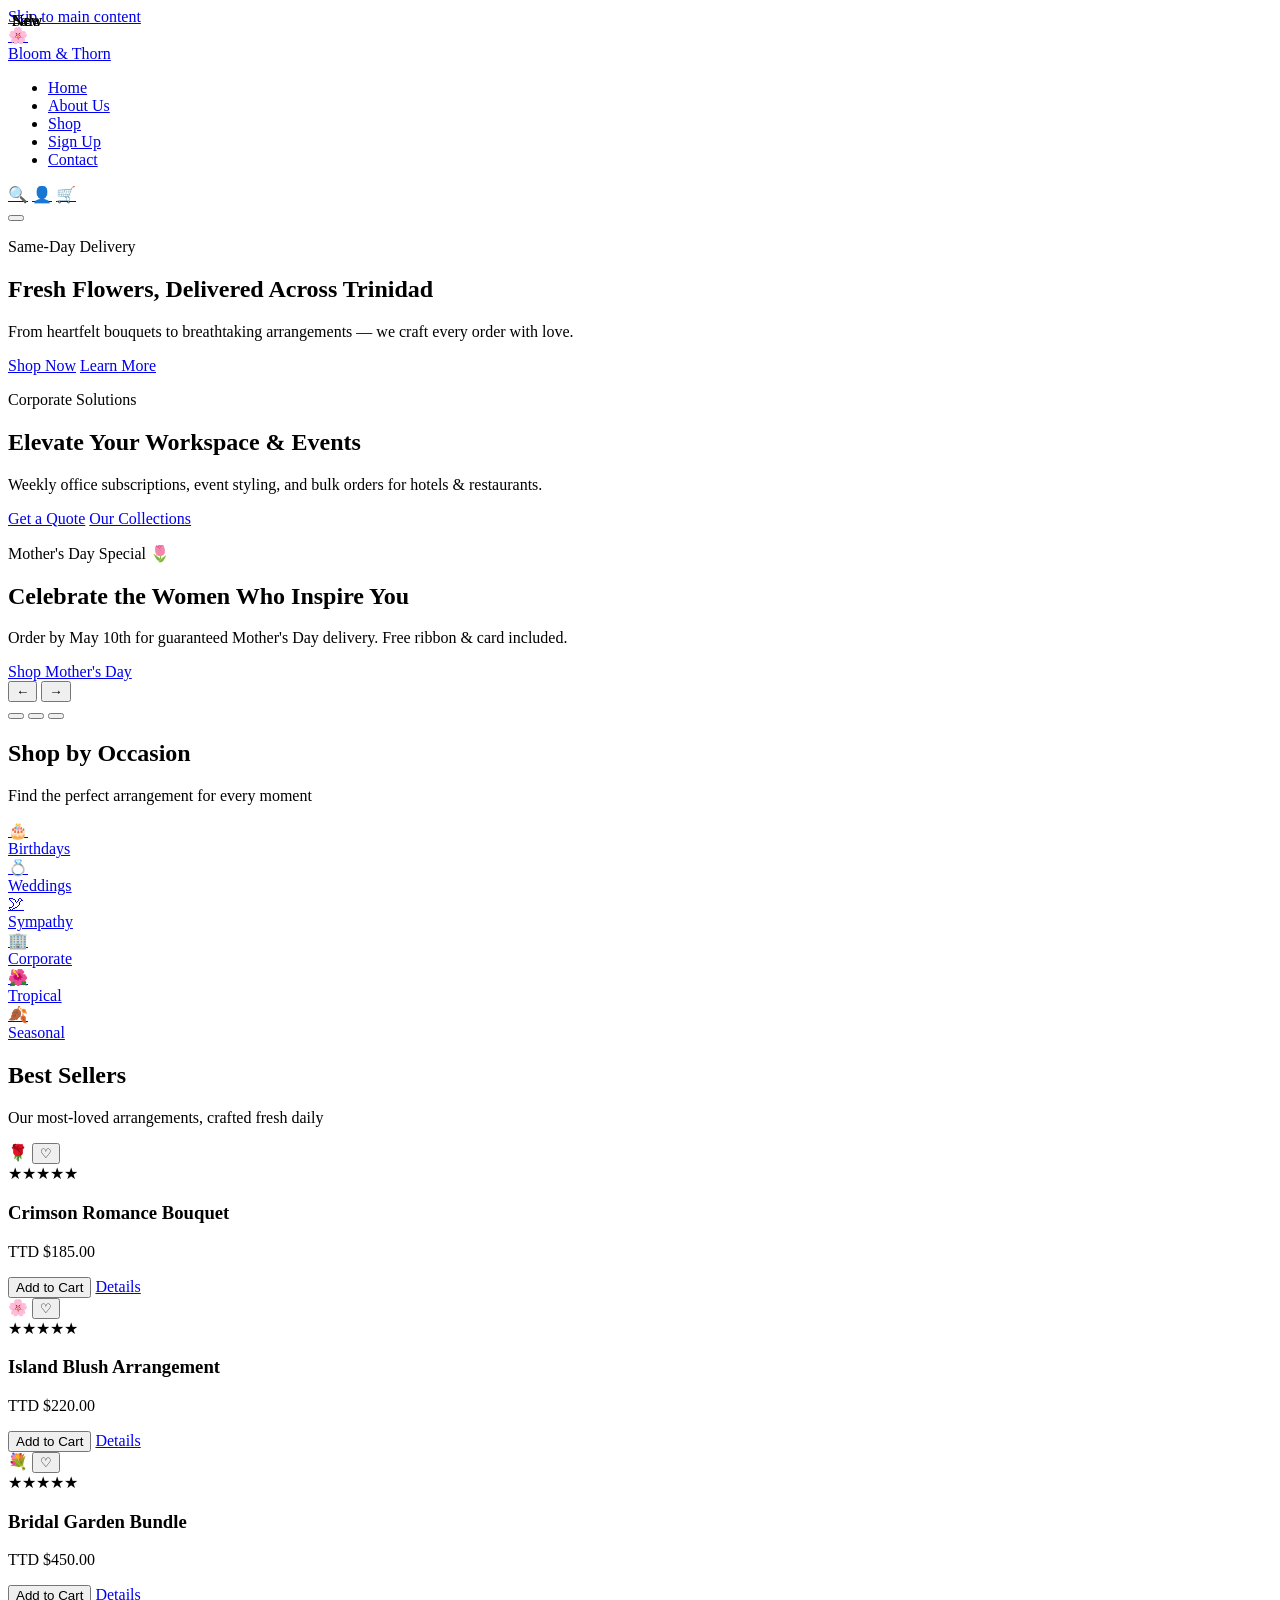
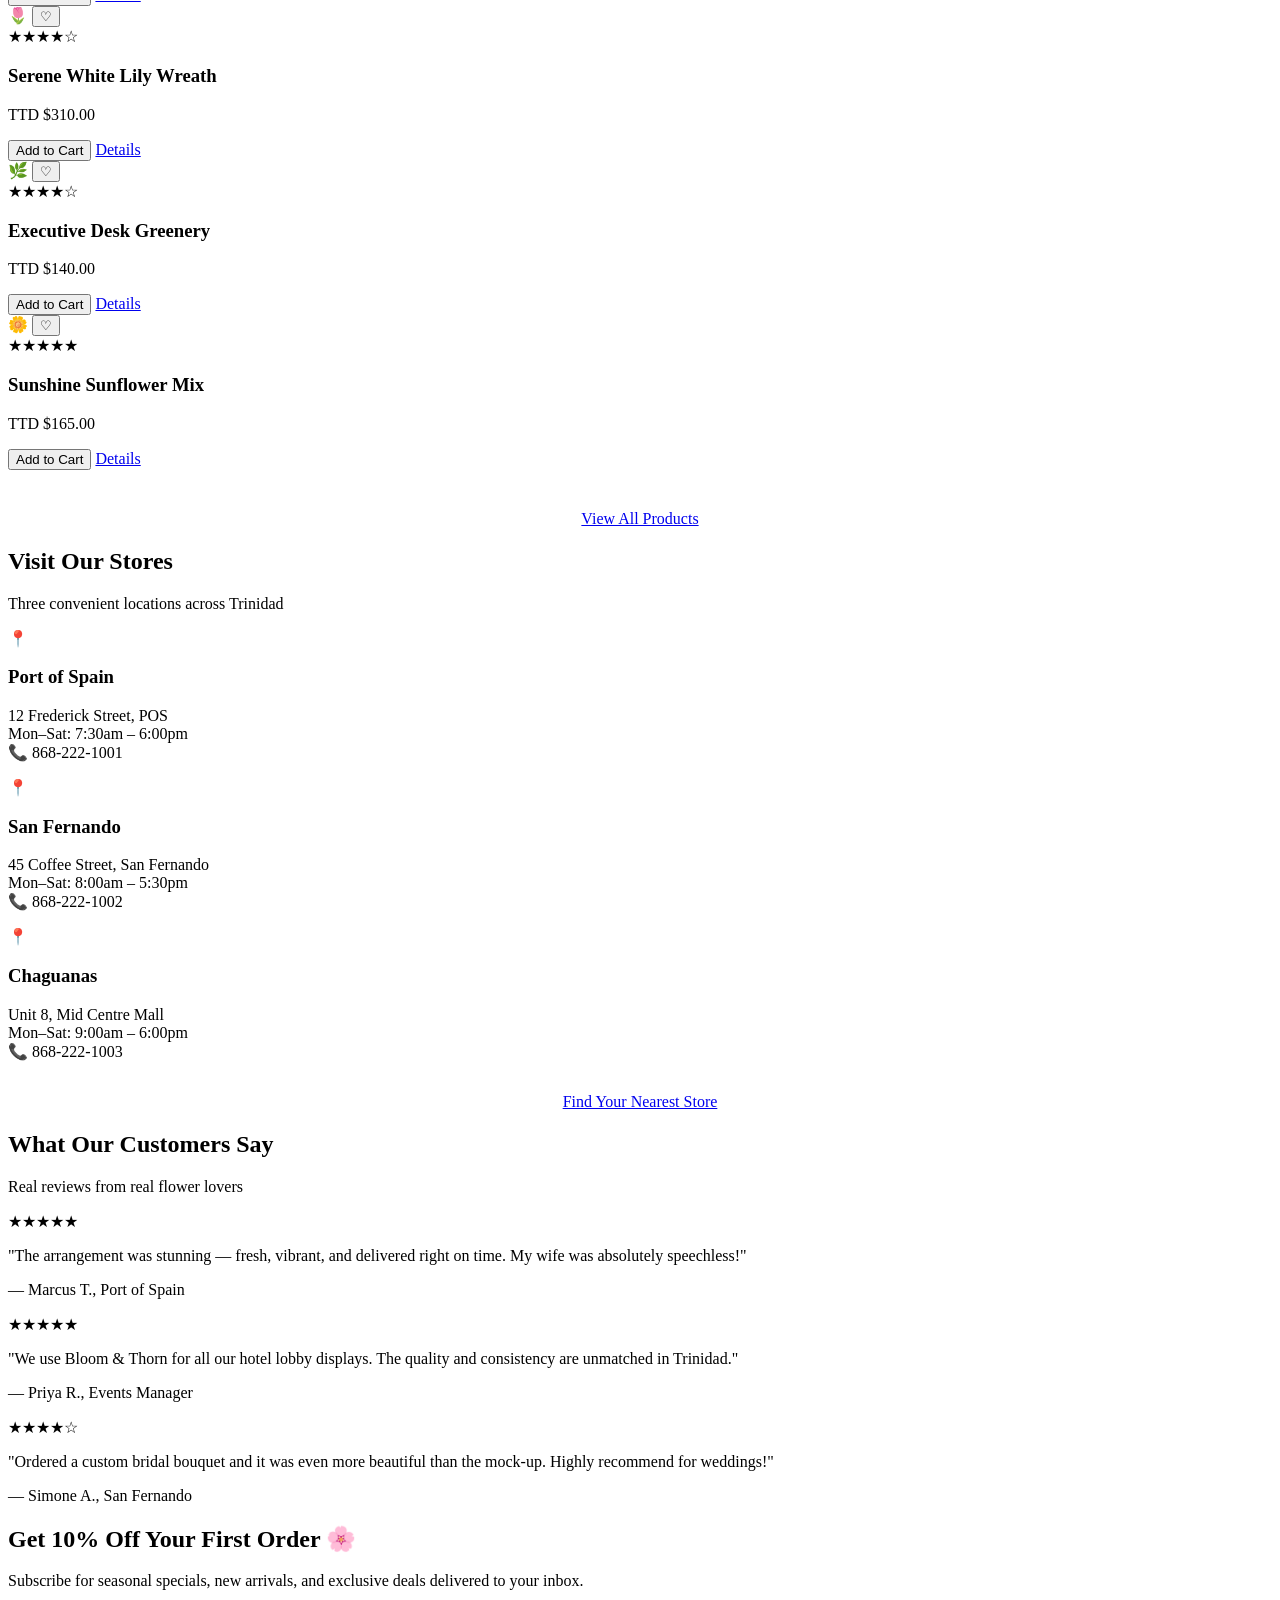
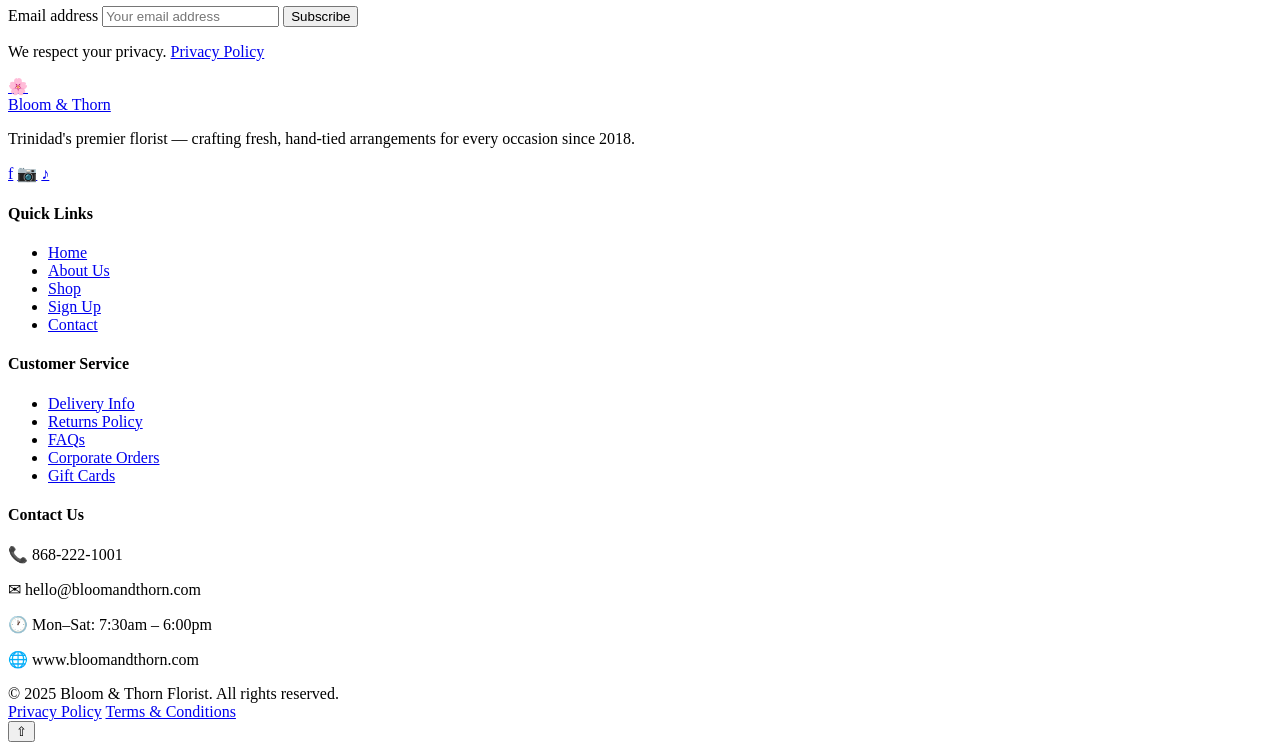
==== index.html @ fd3a2cbd "Add files via upload" ====
<!DOCTYPE html>
<html lang="en">
<head>
  <meta charset="UTF-8" />
  <meta name="viewport" content="width=device-width, initial-scale=1.0" />
  <meta name="description" content="Bloom &amp; Thorn Florist — Trinidad's premier florist for hand-crafted bouquets, corporate flower subscriptions, and same-day delivery. Shop our seasonal collections today." />
  <meta name="keywords" content="florist Trinidad, flower delivery Trinidad, bouquets Port of Spain, corporate flowers, wedding flowers Trinidad" />
  <title>Bloom &amp; Thorn Florist | Fresh Flowers Delivered in Trinidad</title>
  <link rel="preconnect" href="https://fonts.googleapis.com" />
  <link rel="preconnect" href="https://fonts.gstatic.com" crossorigin />
  <link href="https://fonts.googleapis.com/css2?family=Lora:ital,wght@0,400;0,600;0,700;1,400&family=Open+Sans:wght@400;600;700&display=swap" rel="stylesheet" />
  <link rel="stylesheet" href="css/style.css" />
</head>
<body>

  <!-- Skip to content (Accessibility) -->
  <a class="skip-link" href="#main-content">Skip to main content</a>

  <!-- ===== NAVIGATION ===== -->
  <nav id="navbar" role="navigation" aria-label="Main navigation">
    <div class="container">
      <a class="nav-logo" href="index.html" aria-label="Bloom and Thorn Florist - Home">
        <div class="nav-logo-icon" aria-hidden="true">🌸</div>
        Bloom &amp; Thorn
      </a>

      <ul class="nav-links" role="list">
        <li><a href="index.html" class="active">Home</a></li>
        <li><a href="about.html">About Us</a></li>
        <li><a href="products.html">Shop</a></li>
        <li><a href="signup.html">Sign Up</a></li>
        <li><a href="contact.html">Contact</a></li>
      </ul>

      <div class="nav-icons">
        <a href="products.html" aria-label="Search products">🔍</a>
        <a href="signup.html" aria-label="My account">👤</a>
        <a href="#" aria-label="Shopping cart, 0 items">🛒</a>
      </div>

      <button class="hamburger" aria-label="Toggle navigation menu" aria-expanded="false" aria-controls="nav-links">
        <span></span><span></span><span></span>
      </button>
    </div>
  </nav>

  <!-- ===== MAIN CONTENT ===== -->
  <main id="main-content">

    <!-- ===== HERO CAROUSEL ===== -->
    <section class="hero" aria-label="Featured promotions carousel">
      <div class="carousel" role="region" aria-roledescription="carousel" tabindex="0">

        <!-- Slide 1 -->
        <div class="slide" role="group" aria-roledescription="slide" aria-label="Slide 1 of 3">
          <div class="slide-bg" style="background: linear-gradient(135deg, #1B4332 0%, #40916C 100%);"></div>
          <div class="slide-content fade-up">
            <p class="tagline">Same-Day Delivery</p>
            <h1>Fresh Flowers, Delivered Across Trinidad</h1>
            <p>From heartfelt bouquets to breathtaking arrangements — we craft every order with love.</p>
            <div class="slide-btns">
              <a href="products.html" class="btn btn-accent">Shop Now</a>
              <a href="about.html" class="btn btn-secondary">Learn More</a>
            </div>
          </div>
        </div>

        <!-- Slide 2 -->
        <div class="slide" role="group" aria-roledescription="slide" aria-label="Slide 2 of 3">
          <div class="slide-bg" style="background: linear-gradient(135deg, #40916C 0%, #1B4332 100%);"></div>
          <div class="slide-content">
            <p class="tagline">Corporate Solutions</p>
            <h1>Elevate Your Workspace &amp; Events</h1>
            <p>Weekly office subscriptions, event styling, and bulk orders for hotels &amp; restaurants.</p>
            <div class="slide-btns">
              <a href="contact.html" class="btn btn-accent">Get a Quote</a>
              <a href="products.html" class="btn btn-secondary">Our Collections</a>
            </div>
          </div>
        </div>

        <!-- Slide 3 -->
        <div class="slide" role="group" aria-roledescription="slide" aria-label="Slide 3 of 3">
          <div class="slide-bg" style="background: linear-gradient(135deg, #6B3B6B 0%, #1B4332 100%);"></div>
          <div class="slide-content">
            <p class="tagline">Mother's Day Special 🌷</p>
            <h1>Celebrate the Women Who Inspire You</h1>
            <p>Order by May 10th for guaranteed Mother's Day delivery. Free ribbon &amp; card included.</p>
            <div class="slide-btns">
              <a href="products.html" class="btn btn-accent">Shop Mother's Day</a>
            </div>
          </div>
        </div>

      </div><!-- end .carousel -->

      <!-- Carousel Controls -->
      <button class="carousel-arrow prev" aria-label="Previous slide">&#8592;</button>
      <button class="carousel-arrow next" aria-label="Next slide">&#8594;</button>
      <div class="carousel-controls" role="tablist" aria-label="Slide indicators">
        <button class="dot active" role="tab" aria-label="Go to slide 1" aria-selected="true"></button>
        <button class="dot" role="tab" aria-label="Go to slide 2" aria-selected="false"></button>
        <button class="dot" role="tab" aria-label="Go to slide 3" aria-selected="false"></button>
      </div>
    </section>

    <!-- ===== CATEGORY ICONS ===== -->
    <section class="categories" aria-labelledby="categories-heading">
      <div class="container">
        <h2 class="section-title" id="categories-heading">Shop by Occasion</h2>
        <p class="section-subtitle">Find the perfect arrangement for every moment</p>
        <nav class="category-grid" aria-label="Browse by occasion">
          <a class="category-item" href="products.html?cat=birthdays" aria-label="Shop Birthday flowers">
            <div class="category-icon" aria-hidden="true">🎂</div>
            <span>Birthdays</span>
          </a>
          <a class="category-item" href="products.html?cat=weddings" aria-label="Shop Wedding flowers">
            <div class="category-icon" aria-hidden="true">💍</div>
            <span>Weddings</span>
          </a>
          <a class="category-item" href="products.html?cat=sympathy" aria-label="Shop Sympathy flowers">
            <div class="category-icon" aria-hidden="true">🕊</div>
            <span>Sympathy</span>
          </a>
          <a class="category-item" href="products.html?cat=corporate" aria-label="Shop Corporate flowers">
            <div class="category-icon" aria-hidden="true">🏢</div>
            <span>Corporate</span>
          </a>
          <a class="category-item" href="products.html?cat=tropical" aria-label="Shop Tropical arrangements">
            <div class="category-icon" aria-hidden="true">🌺</div>
            <span>Tropical</span>
          </a>
          <a class="category-item" href="products.html?cat=seasonal" aria-label="Shop Seasonal collections">
            <div class="category-icon" aria-hidden="true">🍂</div>
            <span>Seasonal</span>
          </a>
        </nav>
      </div>
    </section>

    <!-- ===== BEST SELLERS ===== -->
    <section aria-labelledby="bestsellers-heading">
      <div class="container">
        <h2 class="section-title" id="bestsellers-heading">Best Sellers</h2>
        <p class="section-subtitle">Our most-loved arrangements, crafted fresh daily</p>

        <div class="grid-3">

          <!-- Product 1 -->
          <article class="product-card" data-category="birthdays">
            <div class="product-img-wrap">
              🌹
              <span class="badge badge-new" style="position:absolute;top:0.75rem;left:0.75rem;">New</span>
              <button class="wishlist-btn" aria-label="Add to wishlist">♡</button>
            </div>
            <div class="product-info">
              <div class="stars" aria-label="4.9 out of 5 stars">★★★★★</div>
              <h3 class="product-name">Crimson Romance Bouquet</h3>
              <p class="product-price">TTD $185.00</p>
              <div class="product-actions">
                <button class="btn btn-primary add-to-cart" aria-label="Add Crimson Romance Bouquet to cart">Add to Cart</button>
                <a href="products.html" class="btn btn-secondary">Details</a>
              </div>
            </div>
          </article>

          <!-- Product 2 -->
          <article class="product-card" data-category="tropical">
            <div class="product-img-wrap">
              🌸
              <button class="wishlist-btn" aria-label="Add to wishlist">♡</button>
            </div>
            <div class="product-info">
              <div class="stars" aria-label="4.7 out of 5 stars">★★★★★</div>
              <h3 class="product-name">Island Blush Arrangement</h3>
              <p class="product-price">TTD $220.00</p>
              <div class="product-actions">
                <button class="btn btn-primary add-to-cart" aria-label="Add Island Blush Arrangement to cart">Add to Cart</button>
                <a href="products.html" class="btn btn-secondary">Details</a>
              </div>
            </div>
          </article>

          <!-- Product 3 -->
          <article class="product-card" data-category="weddings">
            <div class="product-img-wrap">
              💐
              <span class="badge badge-sale" style="position:absolute;top:0.75rem;left:0.75rem;">Sale</span>
              <button class="wishlist-btn" aria-label="Add to wishlist">♡</button>
            </div>
            <div class="product-info">
              <div class="stars" aria-label="5 out of 5 stars">★★★★★</div>
              <h3 class="product-name">Bridal Garden Bundle</h3>
              <p class="product-price">TTD $450.00</p>
              <div class="product-actions">
                <button class="btn btn-primary add-to-cart" aria-label="Add Bridal Garden Bundle to cart">Add to Cart</button>
                <a href="products.html" class="btn btn-secondary">Details</a>
              </div>
            </div>
          </article>

          <!-- Product 4 -->
          <article class="product-card" data-category="sympathy">
            <div class="product-img-wrap">
              🌷
              <button class="wishlist-btn" aria-label="Add to wishlist">♡</button>
            </div>
            <div class="product-info">
              <div class="stars" aria-label="4.8 out of 5 stars">★★★★☆</div>
              <h3 class="product-name">Serene White Lily Wreath</h3>
              <p class="product-price">TTD $310.00</p>
              <div class="product-actions">
                <button class="btn btn-primary add-to-cart" aria-label="Add Serene White Lily Wreath to cart">Add to Cart</button>
                <a href="products.html" class="btn btn-secondary">Details</a>
              </div>
            </div>
          </article>

          <!-- Product 5 -->
          <article class="product-card" data-category="corporate">
            <div class="product-img-wrap">
              🌿
              <button class="wishlist-btn" aria-label="Add to wishlist">♡</button>
            </div>
            <div class="product-info">
              <div class="stars" aria-label="4.6 out of 5 stars">★★★★☆</div>
              <h3 class="product-name">Executive Desk Greenery</h3>
              <p class="product-price">TTD $140.00</p>
              <div class="product-actions">
                <button class="btn btn-primary add-to-cart" aria-label="Add Executive Desk Greenery to cart">Add to Cart</button>
                <a href="products.html" class="btn btn-secondary">Details</a>
              </div>
            </div>
          </article>

          <!-- Product 6 -->
          <article class="product-card" data-category="seasonal">
            <div class="product-img-wrap">
              🌼
              <span class="badge badge-new" style="position:absolute;top:0.75rem;left:0.75rem;">New</span>
              <button class="wishlist-btn" aria-label="Add to wishlist">♡</button>
            </div>
            <div class="product-info">
              <div class="stars" aria-label="4.9 out of 5 stars">★★★★★</div>
              <h3 class="product-name">Sunshine Sunflower Mix</h3>
              <p class="product-price">TTD $165.00</p>
              <div class="product-actions">
                <button class="btn btn-primary add-to-cart" aria-label="Add Sunshine Sunflower Mix to cart">Add to Cart</button>
                <a href="products.html" class="btn btn-secondary">Details</a>
              </div>
            </div>
          </article>

        </div><!-- end .grid-3 -->

        <div style="text-align:center; margin-top:2.5rem;">
          <a href="products.html" class="btn btn-primary">View All Products</a>
        </div>
      </div>
    </section>

    <!-- ===== STORE LOCATOR TEASER ===== -->
    <section class="store-strip" aria-labelledby="locations-heading">
      <div class="container">
        <h2 class="section-title" id="locations-heading">Visit Our Stores</h2>
        <p class="section-subtitle">Three convenient locations across Trinidad</p>
        <div class="store-cards">
          <div class="store-card">
            <div class="store-icon" aria-hidden="true">📍</div>
            <h3>Port of Spain</h3>
            <p>12 Frederick Street, POS<br>Mon–Sat: 7:30am – 6:00pm<br>📞 868-222-1001</p>
          </div>
          <div class="store-card">
            <div class="store-icon" aria-hidden="true">📍</div>
            <h3>San Fernando</h3>
            <p>45 Coffee Street, San Fernando<br>Mon–Sat: 8:00am – 5:30pm<br>📞 868-222-1002</p>
          </div>
          <div class="store-card">
            <div class="store-icon" aria-hidden="true">📍</div>
            <h3>Chaguanas</h3>
            <p>Unit 8, Mid Centre Mall<br>Mon–Sat: 9:00am – 6:00pm<br>📞 868-222-1003</p>
          </div>
        </div>
        <div style="text-align:center; margin-top:2rem;">
          <a href="contact.html" class="btn btn-secondary">Find Your Nearest Store</a>
        </div>
      </div>
    </section>

    <!-- ===== TESTIMONIALS ===== -->
    <section class="testimonials" aria-labelledby="reviews-heading">
      <div class="container">
        <h2 class="section-title" id="reviews-heading">What Our Customers Say</h2>
        <p class="section-subtitle">Real reviews from real flower lovers</p>
        <div class="grid-3">
          <article class="review-card">
            <div class="stars" aria-label="5 out of 5 stars">★★★★★</div>
            <p class="review-text">"The arrangement was stunning — fresh, vibrant, and delivered right on time. My wife was absolutely speechless!"</p>
            <p class="reviewer">— Marcus T., Port of Spain</p>
          </article>
          <article class="review-card">
            <div class="stars" aria-label="5 out of 5 stars">★★★★★</div>
            <p class="review-text">"We use Bloom &amp; Thorn for all our hotel lobby displays. The quality and consistency are unmatched in Trinidad."</p>
            <p class="reviewer">— Priya R., Events Manager</p>
          </article>
          <article class="review-card">
            <div class="stars" aria-label="4 out of 5 stars">★★★★☆</div>
            <p class="review-text">"Ordered a custom bridal bouquet and it was even more beautiful than the mock-up. Highly recommend for weddings!"</p>
            <p class="reviewer">— Simone A., San Fernando</p>
          </article>
        </div>
      </div>
    </section>

    <!-- ===== NEWSLETTER ===== -->
    <section class="newsletter" aria-labelledby="newsletter-heading">
      <div class="container">
        <h2 id="newsletter-heading">Get 10% Off Your First Order 🌸</h2>
        <p>Subscribe for seasonal specials, new arrivals, and exclusive deals delivered to your inbox.</p>
        <form class="newsletter-form" novalidate aria-label="Newsletter subscription form">
          <label for="newsletterEmail" class="sr-only">Email address</label>
          <input type="email" id="newsletterEmail" placeholder="Your email address" aria-required="true" autocomplete="email" />
          <button type="submit" class="btn btn-accent">Subscribe</button>
        </form>
        <p class="privacy">We respect your privacy. <a href="contact.html">Privacy Policy</a></p>
      </div>
    </section>

  </main><!-- end main -->

  <!-- ===== FOOTER ===== -->
  <footer role="contentinfo">
    <div class="container">
      <div class="footer-grid">
        <div class="footer-brand">
          <a class="nav-logo" href="index.html" aria-label="Bloom and Thorn Florist - Home">
            <div class="nav-logo-icon" aria-hidden="true">🌸</div>
            Bloom &amp; Thorn
          </a>
          <p>Trinidad's premier florist — crafting fresh, hand-tied arrangements for every occasion since 2018.</p>
          <div class="social-links">
            <a href="#" aria-label="Visit our Facebook page">f</a>
            <a href="#" aria-label="Visit our Instagram page">📷</a>
            <a href="#" aria-label="Visit our TikTok page">♪</a>
          </div>
        </div>

        <nav aria-label="Quick links">
          <h4>Quick Links</h4>
          <ul>
            <li><a href="index.html">Home</a></li>
            <li><a href="about.html">About Us</a></li>
            <li><a href="products.html">Shop</a></li>
            <li><a href="signup.html">Sign Up</a></li>
            <li><a href="contact.html">Contact</a></li>
          </ul>
        </nav>

        <nav aria-label="Customer service links">
          <h4>Customer Service</h4>
          <ul>
            <li><a href="#">Delivery Info</a></li>
            <li><a href="#">Returns Policy</a></li>
            <li><a href="#">FAQs</a></li>
            <li><a href="#">Corporate Orders</a></li>
            <li><a href="#">Gift Cards</a></li>
          </ul>
        </nav>

        <div class="footer-contact">
          <h4>Contact Us</h4>
          <p><span aria-hidden="true">📞</span> 868-222-1001</p>
          <p><span aria-hidden="true">✉</span> hello@bloomandthorn.com</p>
          <p><span aria-hidden="true">🕐</span> Mon–Sat: 7:30am – 6:00pm</p>
          <p><span aria-hidden="true">🌐</span> www.bloomandthorn.com</p>
        </div>
      </div>

      <div class="footer-bottom">
        <span>&copy; 2025 Bloom &amp; Thorn Florist. All rights reserved.</span>
        <div>
          <a href="#">Privacy Policy</a>
          <a href="#">Terms &amp; Conditions</a>
        </div>
      </div>
    </div>
  </footer>

  <!-- Back to Top -->
  <button class="back-to-top" aria-label="Back to top">&#8679;</button>

  <script src="js/main.js"></script>
</body>
</html>
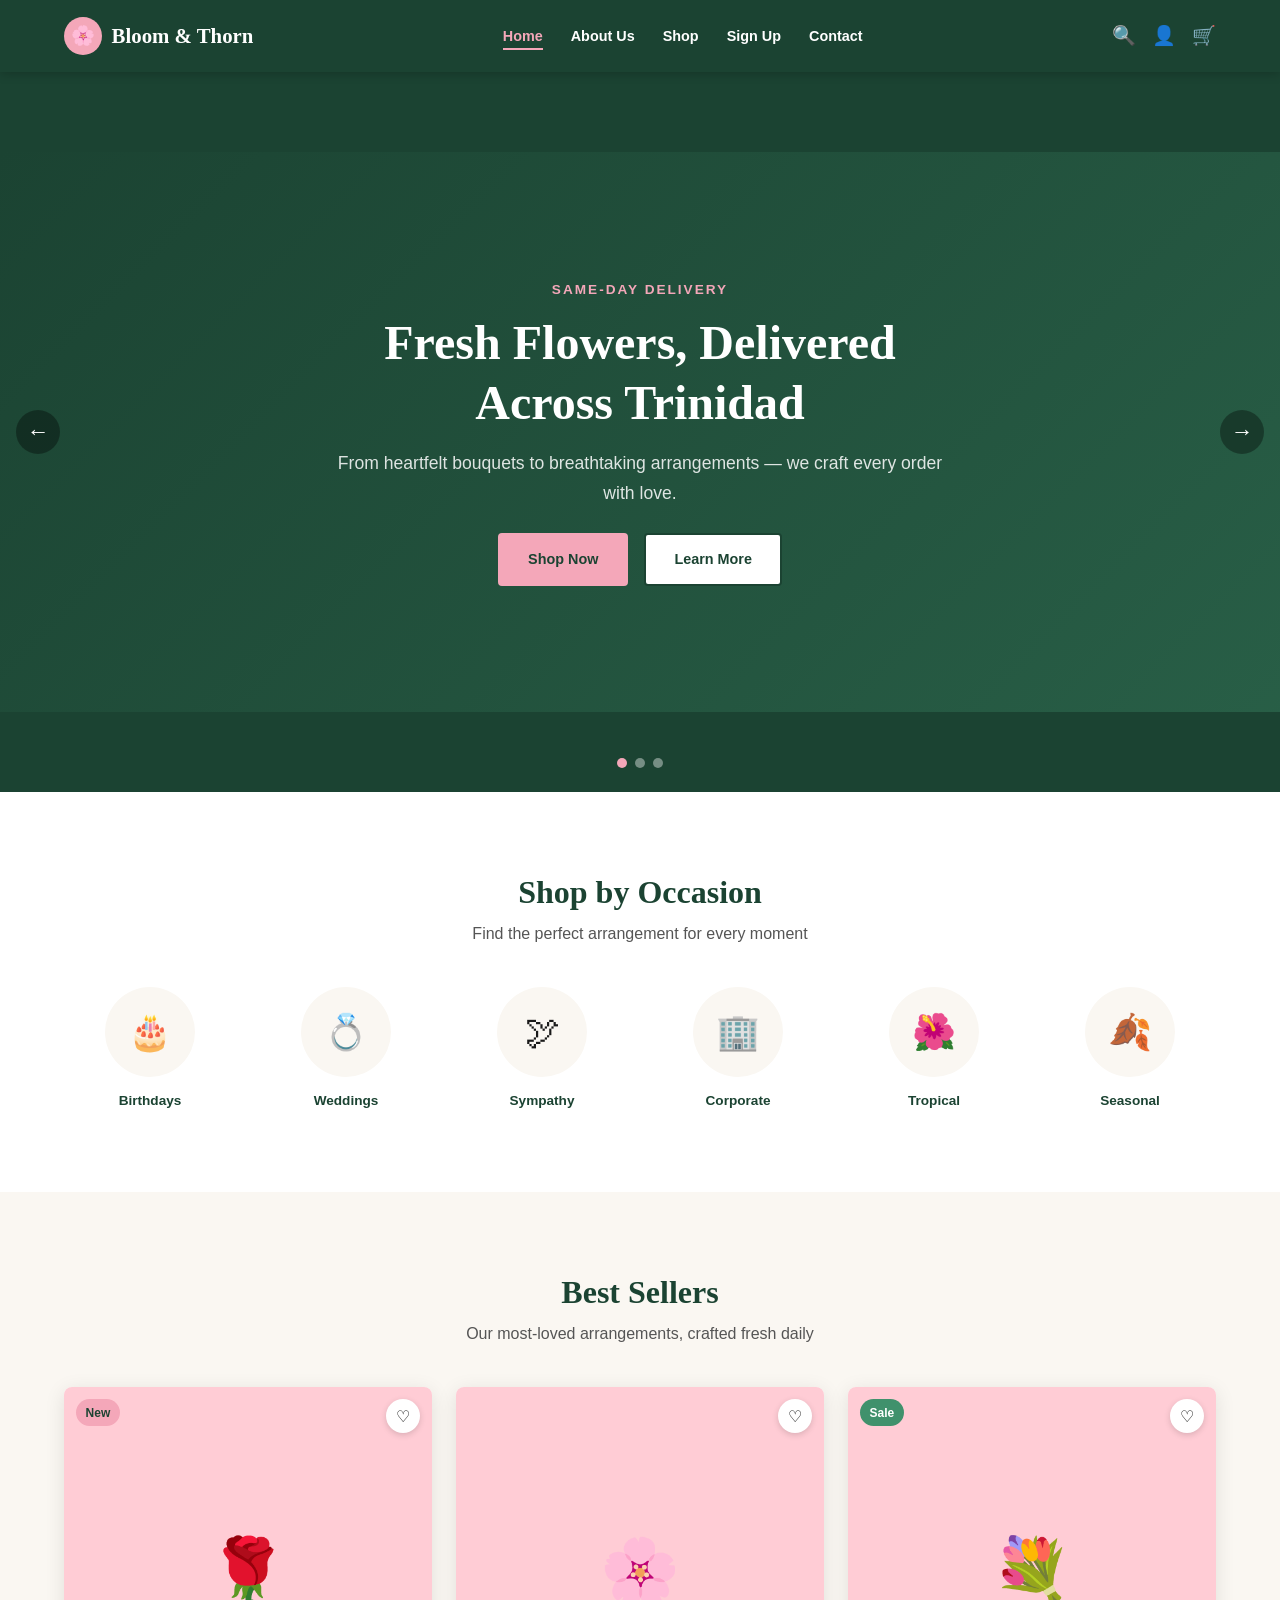
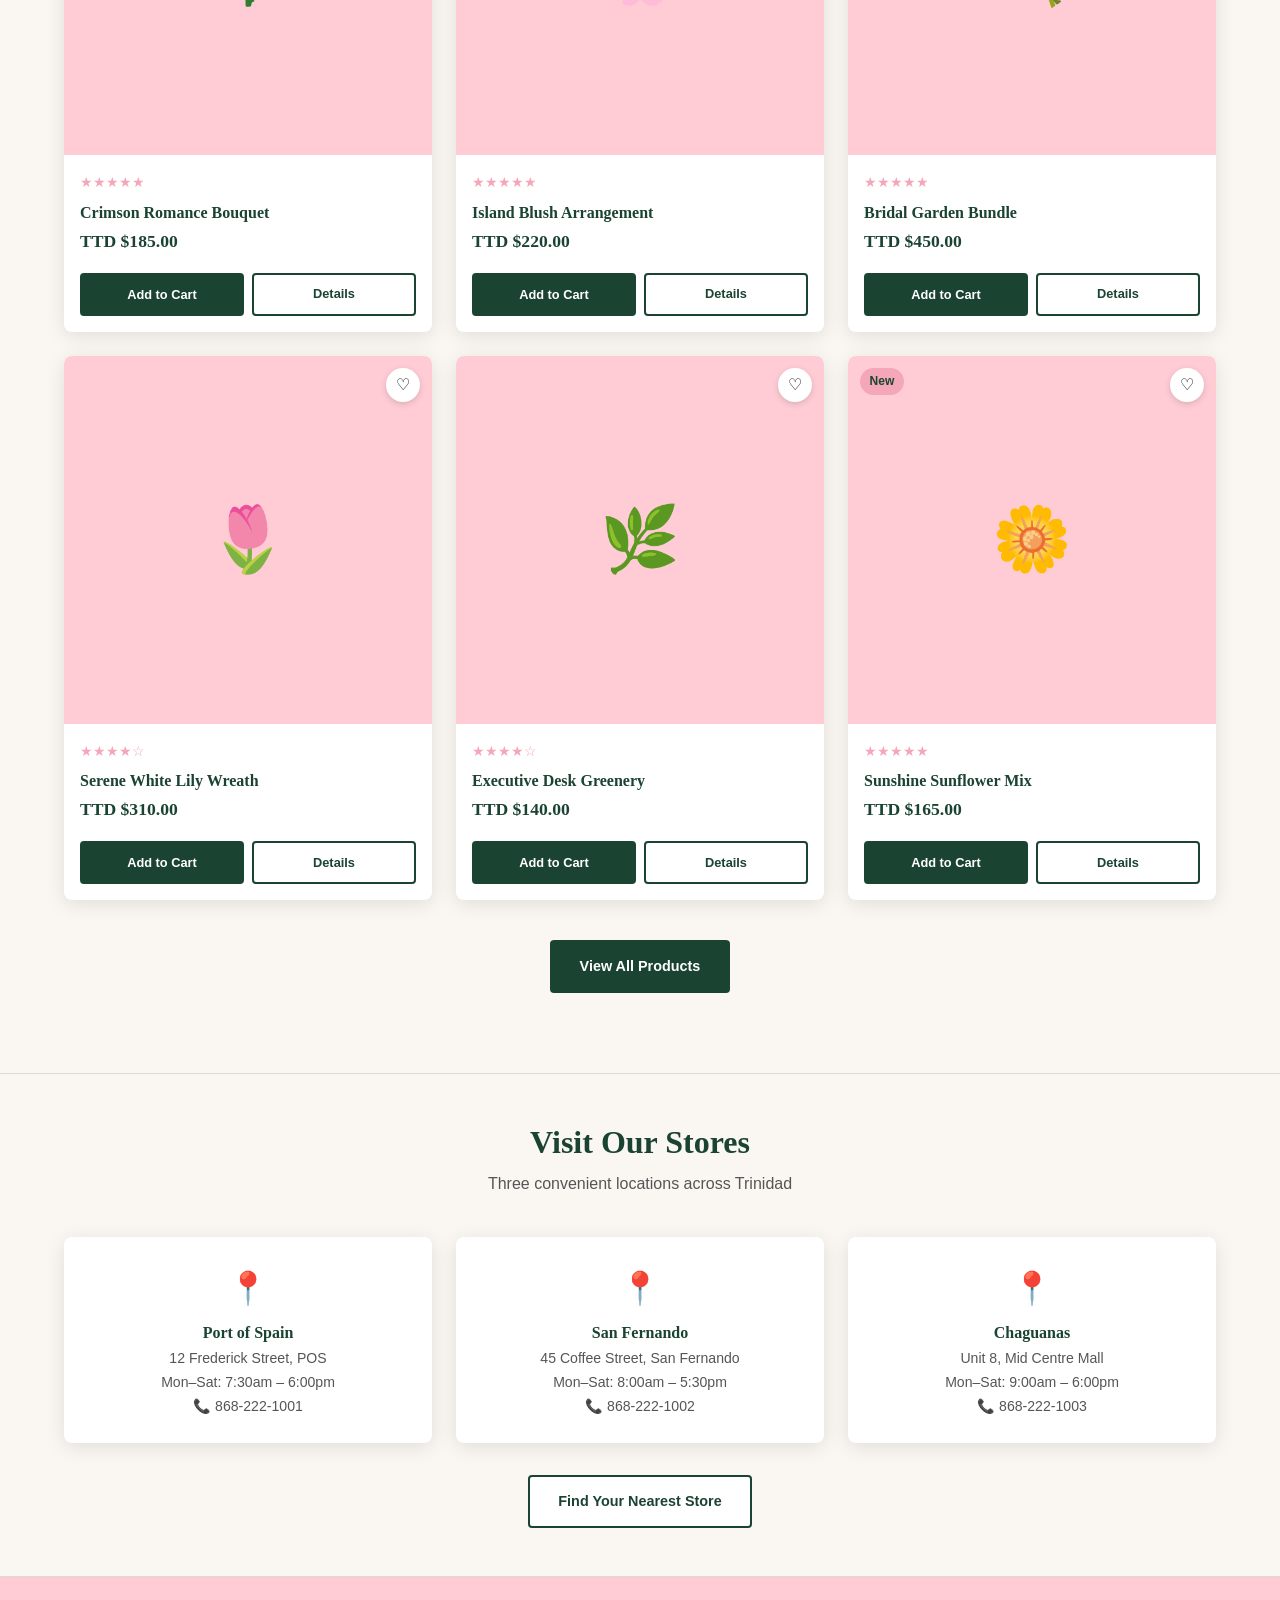
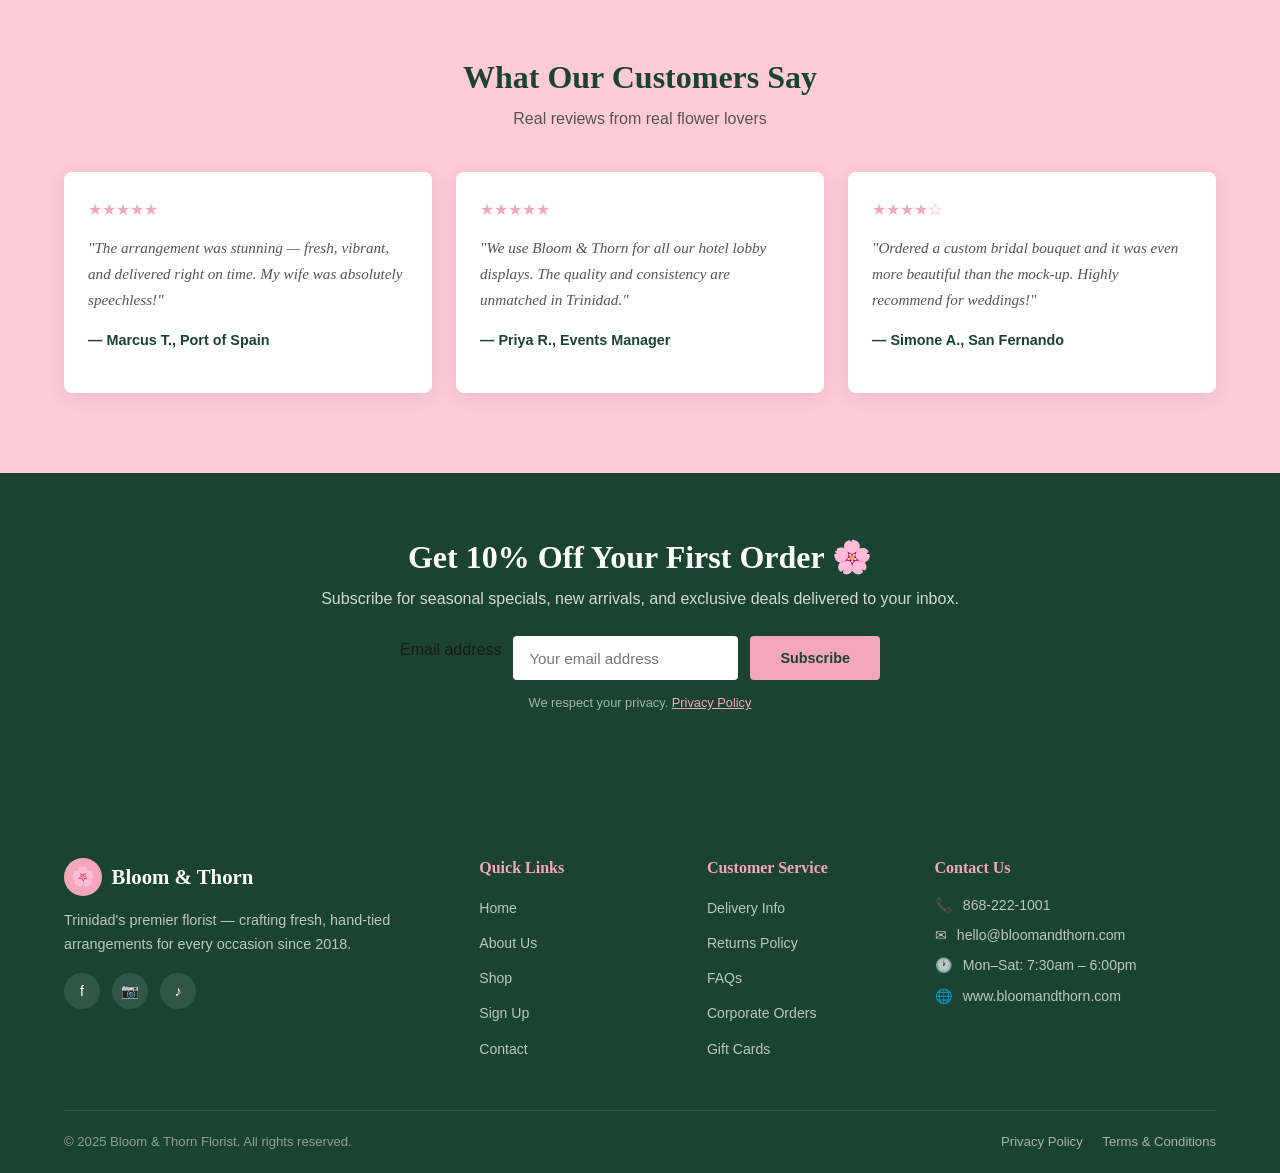
==== commit 9650810d: "Add files via upload" ====
--- a/index.html
+++ b/index.html
@@ -9,7 +9,7 @@
   <link rel="preconnect" href="https://fonts.googleapis.com" />
   <link rel="preconnect" href="https://fonts.gstatic.com" crossorigin />
   <link href="https://fonts.googleapis.com/css2?family=Lora:ital,wght@0,400;0,600;0,700;1,400&family=Open+Sans:wght@400;600;700&display=swap" rel="stylesheet" />
-  <link rel="stylesheet" href="css/style.css" />
+  <link rel="stylesheet" href="style.css">
 </head>
 <body>
 
--- a/style.css
+++ b/style.css
@@ -0,0 +1,783 @@
+/* ============================================================
+   Bloom & Thorn Florist — Global Stylesheet
+   INFO 0211 | Ayden Craigwell | 20240606
+   ============================================================ */
+
+/* ---------- CSS Variables (Brand Tokens) ---------- */
+:root {
+  --deep-green:   #1B4332;
+  --light-green:  #40916C;
+  --blush-pink:   #F4A7B9;
+  --soft-pink:    #FFCCD5;
+  --cream:        #FAF7F2;
+  --dark-text:    #1A1A1A;
+  --mid-grey:     #555555;
+  --white:        #FFFFFF;
+  --font-serif:   'Lora', Georgia, serif;
+  --font-sans:    'Open Sans', Arial, sans-serif;
+  --radius:       4px;
+  --shadow:       0 4px 20px rgba(0,0,0,0.10);
+  --transition:   0.25s ease;
+  --nav-h:        72px;
+}
+
+/* ---------- Reset & Base ---------- */
+*, *::before, *::after { box-sizing: border-box; margin: 0; padding: 0; }
+
+html { scroll-behavior: smooth; font-size: 16px; }
+
+body {
+  font-family: var(--font-sans);
+  color: var(--dark-text);
+  background: var(--cream);
+  line-height: 1.7;
+}
+
+img { max-width: 100%; height: auto; display: block; }
+
+a { color: inherit; text-decoration: none; }
+
+ul { list-style: none; }
+
+/* ---------- Skip Link (Accessibility) ---------- */
+.skip-link {
+  position: absolute;
+  top: -100%;
+  left: 1rem;
+  background: var(--blush-pink);
+  color: var(--deep-green);
+  font-weight: 700;
+  padding: 0.5rem 1rem;
+  border-radius: var(--radius);
+  z-index: 9999;
+  transition: top var(--transition);
+}
+.skip-link:focus { top: 1rem; }
+
+/* ---------- Typography ---------- */
+h1, h2, h3, h4 { font-family: var(--font-serif); line-height: 1.25; }
+h1 { font-size: clamp(2rem, 5vw, 3rem); color: var(--deep-green); }
+h2 { font-size: clamp(1.6rem, 3.5vw, 2rem); color: var(--deep-green); }
+h3 { font-size: 1.25rem; color: var(--deep-green); }
+p  { margin-bottom: 1rem; }
+
+.section-title {
+  text-align: center;
+  margin-bottom: 0.5rem;
+}
+.section-subtitle {
+  text-align: center;
+  color: var(--mid-grey);
+  margin-bottom: 2.5rem;
+  font-size: 1rem;
+}
+
+/* ---------- Buttons ---------- */
+.btn {
+  display: inline-block;
+  font-family: var(--font-sans);
+  font-weight: 700;
+  font-size: 0.9rem;
+  padding: 0.75rem 1.75rem;
+  border-radius: var(--radius);
+  border: 2px solid transparent;
+  cursor: pointer;
+  transition: background var(--transition), color var(--transition), transform var(--transition);
+  text-align: center;
+}
+.btn:focus-visible { outline: 3px dashed var(--light-green); outline-offset: 3px; }
+.btn:active { transform: scale(0.97); }
+
+.btn-primary {
+  background: var(--deep-green);
+  color: var(--white);
+  border-color: var(--deep-green);
+}
+.btn-primary:hover { background: var(--light-green); border-color: var(--light-green); }
+
+.btn-secondary {
+  background: var(--white);
+  color: var(--deep-green);
+  border-color: var(--deep-green);
+}
+.btn-secondary:hover { background: var(--deep-green); color: var(--white); }
+
+.btn-accent {
+  background: var(--blush-pink);
+  color: var(--deep-green);
+  border-color: var(--blush-pink);
+}
+.btn-accent:hover { background: var(--soft-pink); border-color: var(--soft-pink); }
+
+/* ---------- Layout Helpers ---------- */
+.container {
+  max-width: 1200px;
+  margin: 0 auto;
+  padding: 0 1.5rem;
+}
+
+section { padding: 5rem 0; }
+
+.grid-2 { display: grid; grid-template-columns: 1fr 1fr; gap: 2rem; align-items: center; }
+.grid-3 { display: grid; grid-template-columns: repeat(3, 1fr); gap: 1.5rem; }
+.grid-4 { display: grid; grid-template-columns: repeat(4, 1fr); gap: 1.5rem; }
+
+/* ---------- Global Navigation ---------- */
+#navbar {
+  position: fixed;
+  top: 0; left: 0; right: 0;
+  height: var(--nav-h);
+  background: var(--deep-green);
+  display: flex;
+  align-items: center;
+  z-index: 1000;
+  box-shadow: 0 2px 10px rgba(0,0,0,0.2);
+}
+#navbar .container {
+  display: flex;
+  align-items: center;
+  justify-content: space-between;
+  width: 100%;
+}
+
+.nav-logo {
+  display: flex;
+  align-items: center;
+  gap: 0.6rem;
+  color: var(--white);
+  font-family: var(--font-serif);
+  font-size: 1.3rem;
+  font-weight: 700;
+}
+.nav-logo-icon {
+  width: 38px; height: 38px;
+  background: var(--blush-pink);
+  border-radius: 50%;
+  display: flex; align-items: center; justify-content: center;
+  font-size: 1.2rem;
+  flex-shrink: 0;
+}
+
+.nav-links {
+  display: flex;
+  gap: 1.75rem;
+}
+.nav-links a {
+  color: var(--white);
+  font-family: var(--font-sans);
+  font-weight: 600;
+  font-size: 0.9rem;
+  padding: 0.25rem 0;
+  border-bottom: 2px solid transparent;
+  transition: border-color var(--transition), color var(--transition);
+}
+.nav-links a:hover,
+.nav-links a.active {
+  border-bottom-color: var(--blush-pink);
+  color: var(--blush-pink);
+}
+.nav-links a:focus-visible { outline: 2px dashed var(--blush-pink); outline-offset: 4px; }
+
+.nav-icons {
+  display: flex;
+  gap: 1rem;
+  align-items: center;
+}
+.nav-icons a {
+  color: var(--white);
+  font-size: 1.2rem;
+  transition: color var(--transition);
+}
+.nav-icons a:hover { color: var(--blush-pink); }
+
+.hamburger {
+  display: none;
+  flex-direction: column;
+  gap: 5px;
+  cursor: pointer;
+  background: none;
+  border: none;
+  padding: 4px;
+}
+.hamburger span {
+  display: block;
+  width: 24px; height: 2px;
+  background: var(--white);
+  border-radius: 2px;
+  transition: transform var(--transition), opacity var(--transition);
+}
+.hamburger:focus-visible { outline: 2px dashed var(--blush-pink); outline-offset: 4px; }
+
+/* Page offset for fixed nav */
+main { padding-top: var(--nav-h); }
+
+/* ---------- Hero / Carousel ---------- */
+.hero {
+  position: relative;
+  overflow: hidden;
+  background: var(--deep-green);
+  min-height: 560px;
+}
+.carousel {
+  display: flex;
+  transition: transform 0.6s ease;
+  min-height: 560px;
+}
+.slide {
+  min-width: 100%;
+  display: flex;
+  align-items: center;
+  justify-content: center;
+  padding: 4rem 1.5rem;
+  position: relative;
+  min-height: 560px;
+}
+.slide-bg {
+  position: absolute; inset: 0;
+  background-size: cover;
+  background-position: center;
+  opacity: 0.35;
+}
+.slide-content {
+  position: relative;
+  text-align: center;
+  color: var(--white);
+  max-width: 640px;
+}
+.slide-content .tagline {
+  font-size: 0.85rem;
+  font-weight: 600;
+  letter-spacing: 2px;
+  text-transform: uppercase;
+  color: var(--blush-pink);
+  margin-bottom: 0.75rem;
+}
+.slide-content h1 {
+  color: var(--white);
+  margin-bottom: 1rem;
+}
+.slide-content p {
+  font-size: 1.1rem;
+  color: rgba(255,255,255,0.85);
+  margin-bottom: 1.5rem;
+}
+.slide-btns { display: flex; gap: 1rem; justify-content: center; flex-wrap: wrap; }
+
+.carousel-controls {
+  position: absolute;
+  bottom: 1.5rem; left: 50%;
+  transform: translateX(-50%);
+  display: flex; gap: 0.5rem;
+}
+.dot {
+  width: 10px; height: 10px;
+  border-radius: 50%;
+  background: rgba(255,255,255,0.4);
+  cursor: pointer;
+  border: none;
+  transition: background var(--transition);
+}
+.dot.active { background: var(--blush-pink); }
+
+.carousel-arrow {
+  position: absolute;
+  top: 50%; transform: translateY(-50%);
+  background: rgba(0,0,0,0.35);
+  border: none;
+  color: var(--white);
+  font-size: 1.4rem;
+  width: 44px; height: 44px;
+  border-radius: 50%;
+  cursor: pointer;
+  display: flex; align-items: center; justify-content: center;
+  transition: background var(--transition);
+}
+.carousel-arrow:hover { background: var(--light-green); }
+.carousel-arrow:focus-visible { outline: 2px dashed var(--blush-pink); }
+.carousel-arrow.prev { left: 1rem; }
+.carousel-arrow.next { right: 1rem; }
+
+/* ---------- Category Icons ---------- */
+.categories { background: var(--white); }
+.category-grid {
+  display: grid;
+  grid-template-columns: repeat(6, 1fr);
+  gap: 1.5rem;
+}
+.category-item {
+  display: flex;
+  flex-direction: column;
+  align-items: center;
+  gap: 0.75rem;
+  cursor: pointer;
+}
+.category-icon {
+  width: 90px; height: 90px;
+  border-radius: 50%;
+  background: var(--cream);
+  display: flex; align-items: center; justify-content: center;
+  font-size: 2.2rem;
+  border: 3px solid transparent;
+  transition: border-color var(--transition), transform var(--transition);
+}
+.category-item:hover .category-icon {
+  border-color: var(--blush-pink);
+  transform: translateY(-4px);
+}
+.category-item span {
+  font-size: 0.85rem;
+  font-weight: 600;
+  color: var(--deep-green);
+  text-align: center;
+}
+
+/* ---------- Product Cards ---------- */
+.product-card {
+  background: var(--white);
+  border-radius: 8px;
+  overflow: hidden;
+  box-shadow: var(--shadow);
+  transition: transform var(--transition), box-shadow var(--transition);
+  position: relative;
+}
+.product-card:hover { transform: translateY(-6px); box-shadow: 0 8px 30px rgba(0,0,0,0.15); }
+
+.product-img-wrap {
+  position: relative;
+  overflow: hidden;
+  aspect-ratio: 1/1;
+  background: var(--soft-pink);
+  display: flex; align-items: center; justify-content: center;
+  font-size: 4rem;
+}
+.product-img-wrap img { width: 100%; height: 100%; object-fit: cover; }
+.wishlist-btn {
+  position: absolute;
+  top: 0.75rem; right: 0.75rem;
+  background: var(--white);
+  border: none;
+  border-radius: 50%;
+  width: 34px; height: 34px;
+  display: flex; align-items: center; justify-content: center;
+  cursor: pointer;
+  font-size: 1rem;
+  transition: background var(--transition);
+  box-shadow: 0 2px 6px rgba(0,0,0,0.15);
+}
+.wishlist-btn:hover { background: var(--soft-pink); }
+.wishlist-btn.active { color: var(--blush-pink); }
+
+.product-info { padding: 1rem; }
+.product-name { font-family: var(--font-serif); font-weight: 700; margin-bottom: 0.25rem; font-size: 1rem; }
+.product-price { color: var(--deep-green); font-weight: 700; font-family: var(--font-serif); font-size: 1.1rem; }
+.stars { color: var(--blush-pink); font-size: 0.85rem; margin-bottom: 0.5rem; }
+.product-actions { display: flex; gap: 0.5rem; margin-top: 0.75rem; }
+.product-actions .btn { flex: 1; padding: 0.55rem 0.75rem; font-size: 0.8rem; }
+
+/* ---------- Testimonials ---------- */
+.testimonials { background: var(--soft-pink); }
+.review-card {
+  background: var(--white);
+  border-radius: 8px;
+  padding: 1.5rem;
+  box-shadow: var(--shadow);
+}
+.review-card .stars { margin-bottom: 0.75rem; font-size: 1rem; }
+.review-text {
+  font-style: italic;
+  font-family: var(--font-serif);
+  color: var(--mid-grey);
+  margin-bottom: 1rem;
+  font-size: 0.95rem;
+}
+.reviewer { font-weight: 700; color: var(--deep-green); font-size: 0.9rem; }
+
+/* ---------- Newsletter ---------- */
+.newsletter {
+  background: var(--deep-green);
+  text-align: center;
+  padding: 4rem 0;
+}
+.newsletter h2 { color: var(--white); margin-bottom: 0.5rem; }
+.newsletter p { color: rgba(255,255,255,0.8); margin-bottom: 1.5rem; }
+.newsletter-form {
+  display: flex;
+  gap: 0.75rem;
+  max-width: 480px;
+  margin: 0 auto 0.75rem;
+  flex-wrap: wrap;
+  justify-content: center;
+}
+.newsletter-form input {
+  flex: 1;
+  min-width: 220px;
+  padding: 0.75rem 1rem;
+  border: none;
+  border-radius: var(--radius);
+  font-family: var(--font-sans);
+  font-size: 0.95rem;
+}
+.newsletter-form input:focus { outline: 3px dashed var(--blush-pink); }
+.newsletter .privacy {
+  font-size: 0.8rem;
+  color: rgba(255,255,255,0.6);
+}
+.newsletter .privacy a { text-decoration: underline; color: var(--blush-pink); }
+
+/* ---------- Store Locator / Features Strip ---------- */
+.store-strip {
+  background: var(--cream);
+  border-top: 1px solid #e0d9d3;
+  border-bottom: 1px solid #e0d9d3;
+  padding: 3rem 0;
+}
+.store-cards {
+  display: grid;
+  grid-template-columns: repeat(3,1fr);
+  gap: 1.5rem;
+}
+.store-card {
+  background: var(--white);
+  border-radius: 8px;
+  padding: 1.5rem;
+  box-shadow: var(--shadow);
+  text-align: center;
+}
+.store-card .store-icon { font-size: 2rem; margin-bottom: 0.5rem; }
+.store-card h3 { margin-bottom: 0.25rem; font-size: 1rem; }
+.store-card p { font-size: 0.88rem; color: var(--mid-grey); margin: 0; }
+
+/* ---------- Footer ---------- */
+footer {
+  background: var(--deep-green);
+  color: var(--white);
+  padding: 3.5rem 0 0;
+}
+.footer-grid {
+  display: grid;
+  grid-template-columns: 2fr 1fr 1fr 1.5fr;
+  gap: 2.5rem;
+  margin-bottom: 2.5rem;
+}
+.footer-brand p { color: rgba(255,255,255,0.7); font-size: 0.9rem; margin-top: 0.75rem; margin-bottom: 1rem; }
+.social-links { display: flex; gap: 0.75rem; }
+.social-links a {
+  width: 36px; height: 36px;
+  border-radius: 50%;
+  background: rgba(255,255,255,0.1);
+  display: flex; align-items: center; justify-content: center;
+  font-size: 0.9rem;
+  transition: background var(--transition);
+  color: var(--white);
+}
+.social-links a:hover { background: var(--light-green); }
+
+footer h4 { font-family: var(--font-serif); font-size: 1rem; margin-bottom: 1rem; color: var(--blush-pink); }
+footer ul li { margin-bottom: 0.5rem; }
+footer ul a { color: rgba(255,255,255,0.7); font-size: 0.88rem; transition: color var(--transition); }
+footer ul a:hover { color: var(--blush-pink); }
+
+.footer-contact p { font-size: 0.88rem; color: rgba(255,255,255,0.7); margin-bottom: 0.4rem; }
+.footer-contact span { margin-right: 0.4rem; }
+
+.footer-bottom {
+  border-top: 1px solid rgba(255,255,255,0.1);
+  padding: 1.25rem 0;
+  text-align: center;
+  font-size: 0.82rem;
+  color: rgba(255,255,255,0.5);
+  display: flex;
+  justify-content: space-between;
+  align-items: center;
+  flex-wrap: wrap;
+  gap: 0.5rem;
+}
+.footer-bottom a { color: rgba(255,255,255,0.6); margin-left: 1rem; }
+.footer-bottom a:hover { color: var(--blush-pink); }
+
+/* ---------- Page Hero (inner pages) ---------- */
+.page-hero {
+  background: var(--deep-green);
+  padding: 4rem 0 3rem;
+  text-align: center;
+}
+.page-hero h1 { color: var(--white); margin-bottom: 0.5rem; }
+.page-hero p { color: rgba(255,255,255,0.75); font-size: 1.05rem; margin: 0; }
+.breadcrumb {
+  color: rgba(255,255,255,0.5);
+  font-size: 0.85rem;
+  margin-bottom: 0.75rem;
+}
+.breadcrumb a { color: var(--blush-pink); }
+
+/* ---------- About Page ---------- */
+.mission-section { background: var(--white); }
+.mission-card {
+  background: var(--cream);
+  border-left: 4px solid var(--blush-pink);
+  padding: 1.5rem 2rem;
+  border-radius: 0 8px 8px 0;
+  margin-bottom: 1.5rem;
+}
+.mission-card h3 { color: var(--deep-green); margin-bottom: 0.5rem; }
+
+.team-section { background: var(--cream); }
+.team-card {
+  background: var(--white);
+  border-radius: 8px;
+  overflow: hidden;
+  box-shadow: var(--shadow);
+  text-align: center;
+  transition: transform var(--transition);
+}
+.team-card:hover { transform: translateY(-5px); }
+.team-photo {
+  width: 100%; aspect-ratio: 1/1;
+  background: var(--soft-pink);
+  display: flex; align-items: center; justify-content: center;
+  font-size: 4rem;
+}
+.team-info { padding: 1.25rem; }
+.team-info h3 { margin-bottom: 0.15rem; }
+.team-role { color: var(--light-green); font-weight: 600; font-size: 0.88rem; margin-bottom: 0.5rem; }
+.team-info p { font-size: 0.88rem; color: var(--mid-grey); margin: 0; }
+
+.timeline { position: relative; padding-left: 2.5rem; }
+.timeline::before {
+  content: '';
+  position: absolute;
+  left: 10px; top: 0; bottom: 0;
+  width: 2px; background: var(--blush-pink);
+}
+.timeline-item { position: relative; margin-bottom: 2rem; }
+.timeline-item::before {
+  content: '';
+  position: absolute;
+  left: -2.1rem; top: 0.35rem;
+  width: 14px; height: 14px;
+  border-radius: 50%;
+  background: var(--blush-pink);
+  border: 2px solid var(--white);
+}
+.timeline-year { font-weight: 700; color: var(--deep-green); font-size: 0.9rem; }
+.timeline-item h4 { font-family: var(--font-serif); margin-bottom: 0.25rem; }
+.timeline-item p { margin: 0; color: var(--mid-grey); font-size: 0.9rem; }
+
+/* ---------- Products Page ---------- */
+.products-section { background: var(--cream); }
+.filter-bar {
+  display: flex;
+  gap: 0.75rem;
+  flex-wrap: wrap;
+  margin-bottom: 2rem;
+  justify-content: center;
+}
+.filter-btn {
+  padding: 0.5rem 1.25rem;
+  border-radius: 999px;
+  border: 2px solid var(--deep-green);
+  background: var(--white);
+  color: var(--deep-green);
+  font-family: var(--font-sans);
+  font-weight: 600;
+  font-size: 0.85rem;
+  cursor: pointer;
+  transition: background var(--transition), color var(--transition);
+}
+.filter-btn.active, .filter-btn:hover {
+  background: var(--deep-green);
+  color: var(--white);
+}
+.filter-btn:focus-visible { outline: 2px dashed var(--light-green); outline-offset: 3px; }
+
+/* ---------- Contact Page ---------- */
+.contact-section { background: var(--white); }
+.contact-grid {
+  display: grid;
+  grid-template-columns: 1fr 1.5fr;
+  gap: 3rem;
+  align-items: start;
+}
+.contact-info-block { margin-bottom: 1.5rem; }
+.contact-info-block .icon { font-size: 1.5rem; margin-bottom: 0.4rem; }
+.contact-info-block h4 { color: var(--deep-green); margin-bottom: 0.25rem; }
+.contact-info-block p { margin: 0; color: var(--mid-grey); font-size: 0.9rem; }
+
+/* ---------- Forms ---------- */
+.form-card {
+  background: var(--white);
+  border-radius: 12px;
+  padding: 2.5rem;
+  box-shadow: var(--shadow);
+}
+.form-group { margin-bottom: 1.25rem; }
+.form-group label {
+  display: block;
+  font-weight: 600;
+  font-size: 0.9rem;
+  color: var(--deep-green);
+  margin-bottom: 0.4rem;
+}
+.form-group label .required { color: #c0392b; margin-left: 2px; }
+
+.form-group input,
+.form-group select,
+.form-group textarea {
+  width: 100%;
+  padding: 0.75rem 1rem;
+  border: 2px solid #ddd;
+  border-radius: var(--radius);
+  font-family: var(--font-sans);
+  font-size: 0.95rem;
+  color: var(--dark-text);
+  transition: border-color var(--transition);
+  background: var(--cream);
+}
+.form-group input:focus,
+.form-group select:focus,
+.form-group textarea:focus {
+  outline: none;
+  border-color: var(--light-green);
+  background: var(--white);
+}
+.form-group input.error,
+.form-group select.error,
+.form-group textarea.error {
+  border-color: #c0392b;
+}
+.form-group input.valid { border-color: var(--light-green); }
+
+.error-msg {
+  display: none;
+  color: #c0392b;
+  font-size: 0.8rem;
+  margin-top: 0.3rem;
+}
+.error-msg.visible { display: block; }
+
+.form-group textarea { resize: vertical; min-height: 120px; }
+
+.form-row { display: grid; grid-template-columns: 1fr 1fr; gap: 1rem; }
+
+.password-wrap { position: relative; }
+.password-wrap input { padding-right: 3rem; }
+.toggle-pw {
+  position: absolute;
+  right: 0.75rem; top: 50%;
+  transform: translateY(-50%);
+  background: none; border: none;
+  cursor: pointer; font-size: 1rem;
+  color: var(--mid-grey);
+}
+
+.strength-bar {
+  height: 6px; border-radius: 3px;
+  background: #ddd; margin-top: 0.5rem;
+  overflow: hidden;
+}
+.strength-fill {
+  height: 100%; border-radius: 3px;
+  width: 0; transition: width 0.3s, background 0.3s;
+}
+
+.checkbox-group { display: flex; align-items: center; gap: 0.5rem; }
+.checkbox-group input { width: auto; }
+.checkbox-group label { margin: 0; font-weight: 400; font-size: 0.9rem; }
+
+.form-success {
+  display: none;
+  background: #d4edda;
+  border: 1px solid #c3e6cb;
+  color: #155724;
+  padding: 1rem 1.25rem;
+  border-radius: var(--radius);
+  margin-bottom: 1rem;
+  font-weight: 600;
+}
+.form-success.visible { display: block; }
+
+/* ---------- Map Placeholder ---------- */
+.map-placeholder {
+  width: 100%;
+  height: 300px;
+  background: var(--soft-pink);
+  border-radius: 8px;
+  display: flex; align-items: center; justify-content: center;
+  flex-direction: column;
+  gap: 0.5rem;
+  color: var(--mid-grey);
+  font-size: 0.9rem;
+  border: 2px dashed var(--blush-pink);
+  margin-bottom: 1.5rem;
+}
+.map-placeholder span { font-size: 2.5rem; }
+
+/* ---------- Badges / Tags ---------- */
+.badge {
+  display: inline-block;
+  padding: 0.2rem 0.6rem;
+  border-radius: 999px;
+  font-size: 0.75rem;
+  font-weight: 700;
+}
+.badge-new { background: var(--blush-pink); color: var(--deep-green); }
+.badge-sale { background: var(--light-green); color: var(--white); }
+
+/* ---------- Accessibility: Focus Styles ---------- */
+*:focus-visible { outline: 2px dashed var(--light-green); outline-offset: 3px; }
+
+/* ---------- Animations ---------- */
+@keyframes fadeUp {
+  from { opacity: 0; transform: translateY(20px); }
+  to   { opacity: 1; transform: translateY(0); }
+}
+.fade-up { animation: fadeUp 0.5s ease both; }
+
+/* ---------- Back to Top ---------- */
+.back-to-top {
+  position: fixed;
+  bottom: 1.5rem; right: 1.5rem;
+  background: var(--deep-green);
+  color: var(--white);
+  width: 44px; height: 44px;
+  border-radius: 50%;
+  display: flex; align-items: center; justify-content: center;
+  font-size: 1.2rem;
+  border: none;
+  cursor: pointer;
+  box-shadow: var(--shadow);
+  opacity: 0; pointer-events: none;
+  transition: opacity var(--transition);
+  z-index: 500;
+}
+.back-to-top.visible { opacity: 1; pointer-events: all; }
+.back-to-top:hover { background: var(--light-green); }
+
+/* ============================================================
+   Responsive — Tablet & Mobile
+   ============================================================ */
+@media (max-width: 1024px) {
+  .category-grid { grid-template-columns: repeat(3, 1fr); }
+  .footer-grid { grid-template-columns: 1fr 1fr; }
+}
+
+@media (max-width: 768px) {
+  .nav-links { display: none; position: fixed; top: var(--nav-h); left: 0; right: 0; background: var(--deep-green); flex-direction: column; padding: 1.5rem; gap: 1rem; z-index: 999; }
+  .nav-links.open { display: flex; }
+  .hamburger { display: flex; }
+  .grid-2, .grid-3, .grid-4 { grid-template-columns: 1fr; }
+  .store-cards { grid-template-columns: 1fr; }
+  .category-grid { grid-template-columns: repeat(3, 1fr); }
+  .footer-grid { grid-template-columns: 1fr; gap: 1.5rem; }
+  .footer-bottom { flex-direction: column; text-align: center; }
+  .contact-grid { grid-template-columns: 1fr; }
+  .form-row { grid-template-columns: 1fr; }
+  section { padding: 3rem 0; }
+}
+
+@media (max-width: 480px) {
+  .category-grid { grid-template-columns: repeat(2, 1fr); }
+  .slide-content h1 { font-size: 1.7rem; }
+  .newsletter-form { flex-direction: column; }
+  .newsletter-form input { min-width: auto; width: 100%; }
+}
